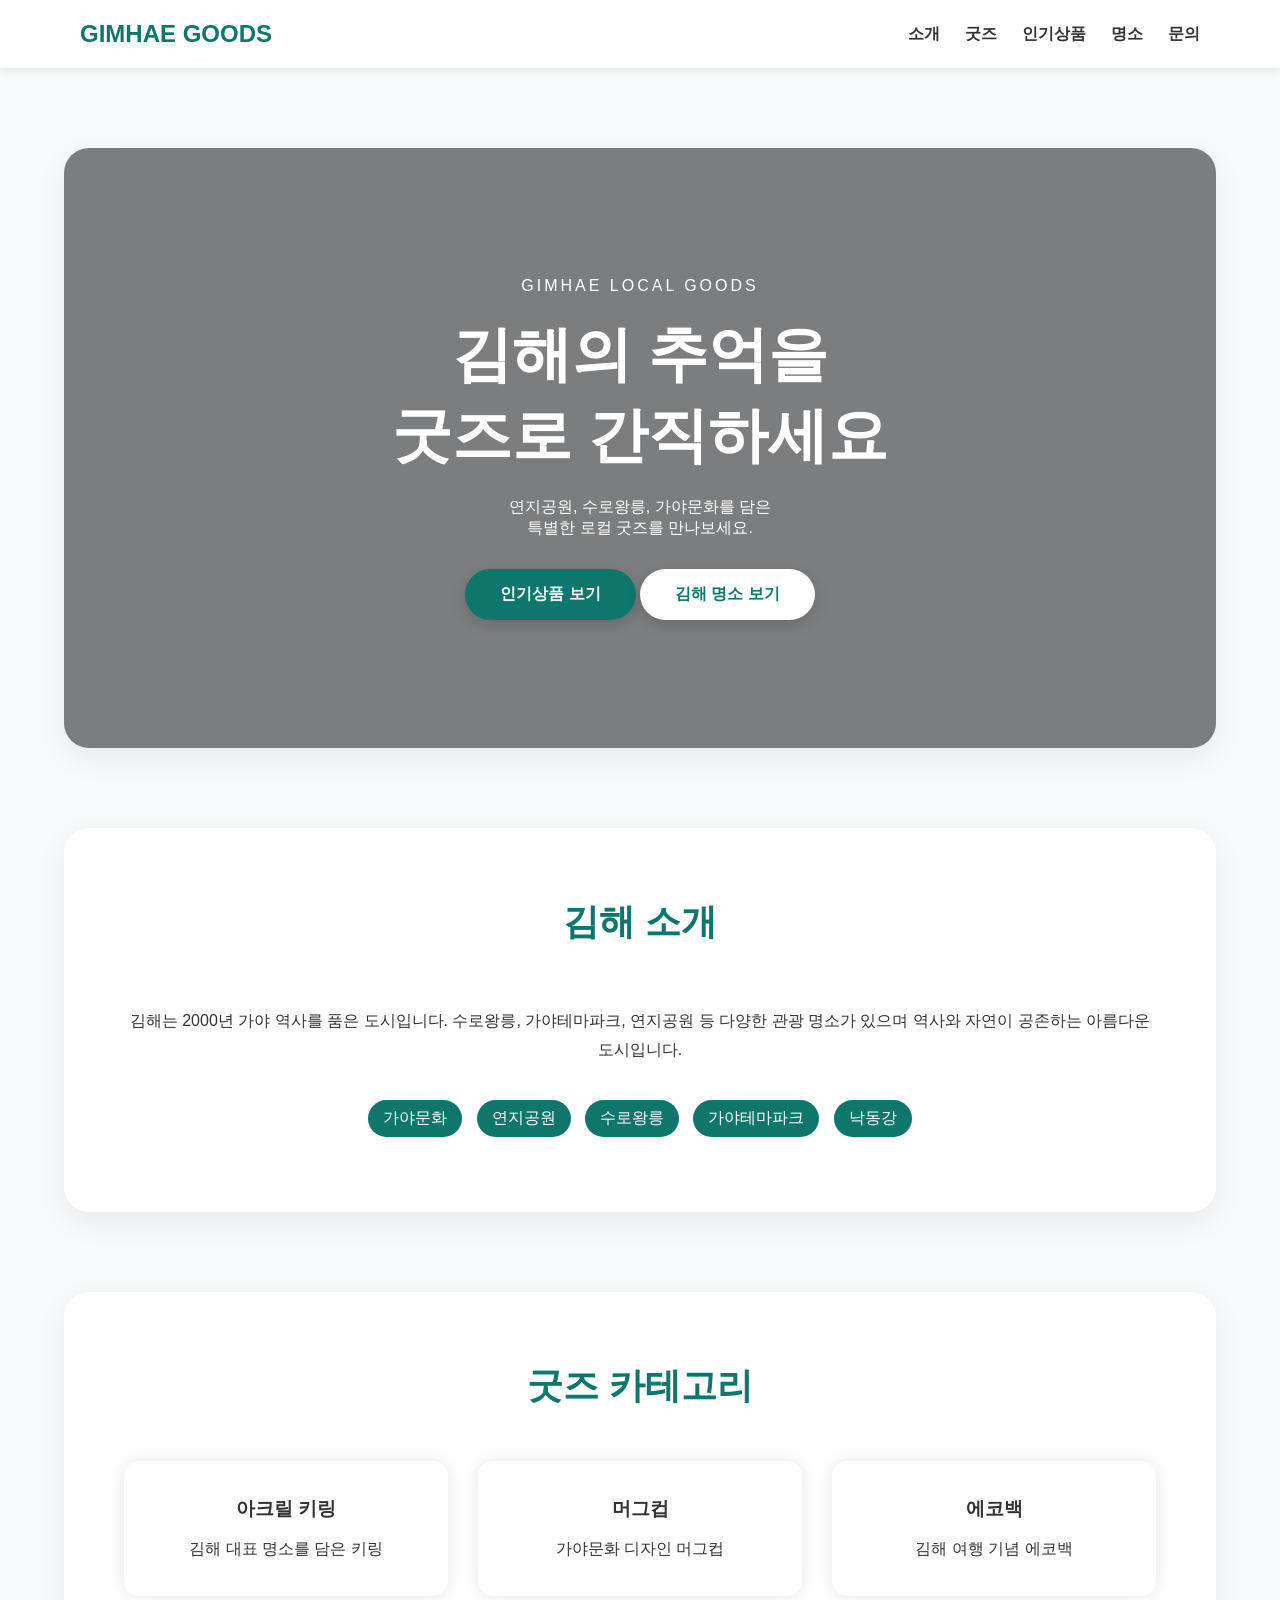
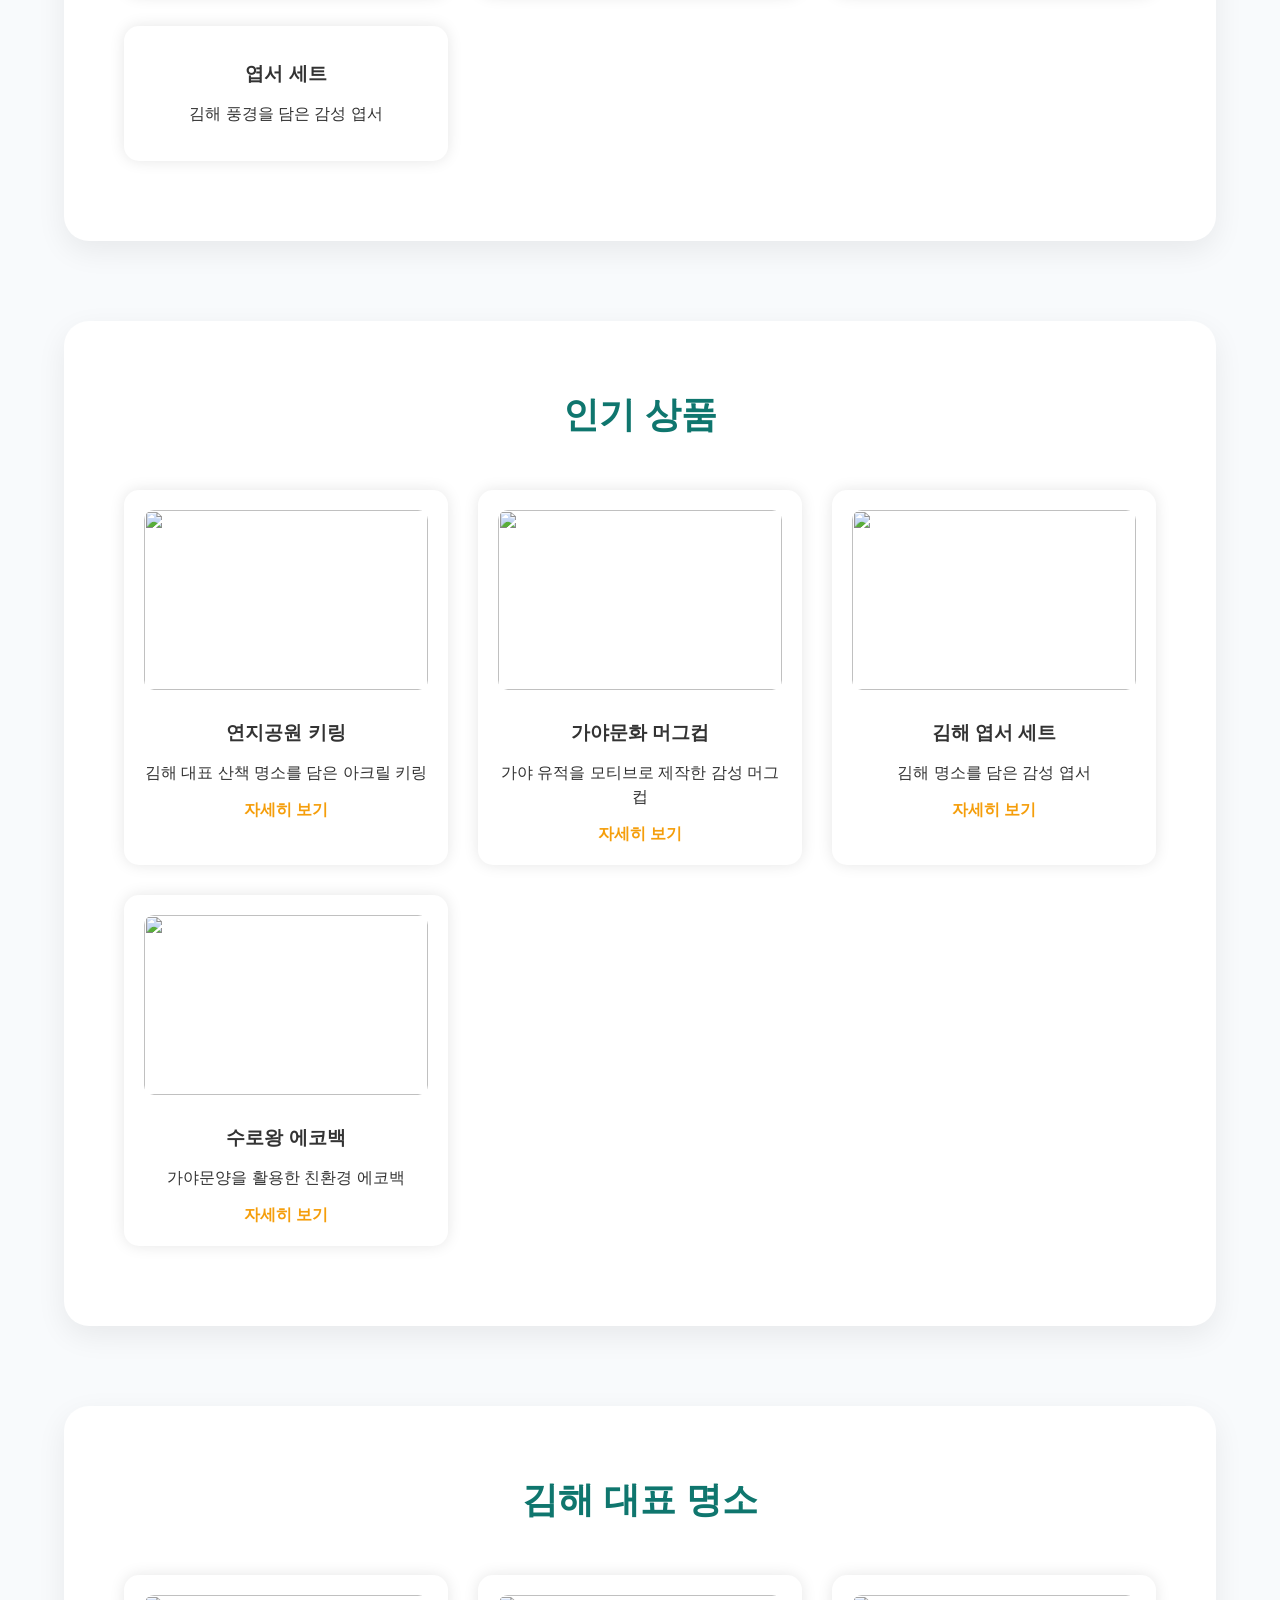
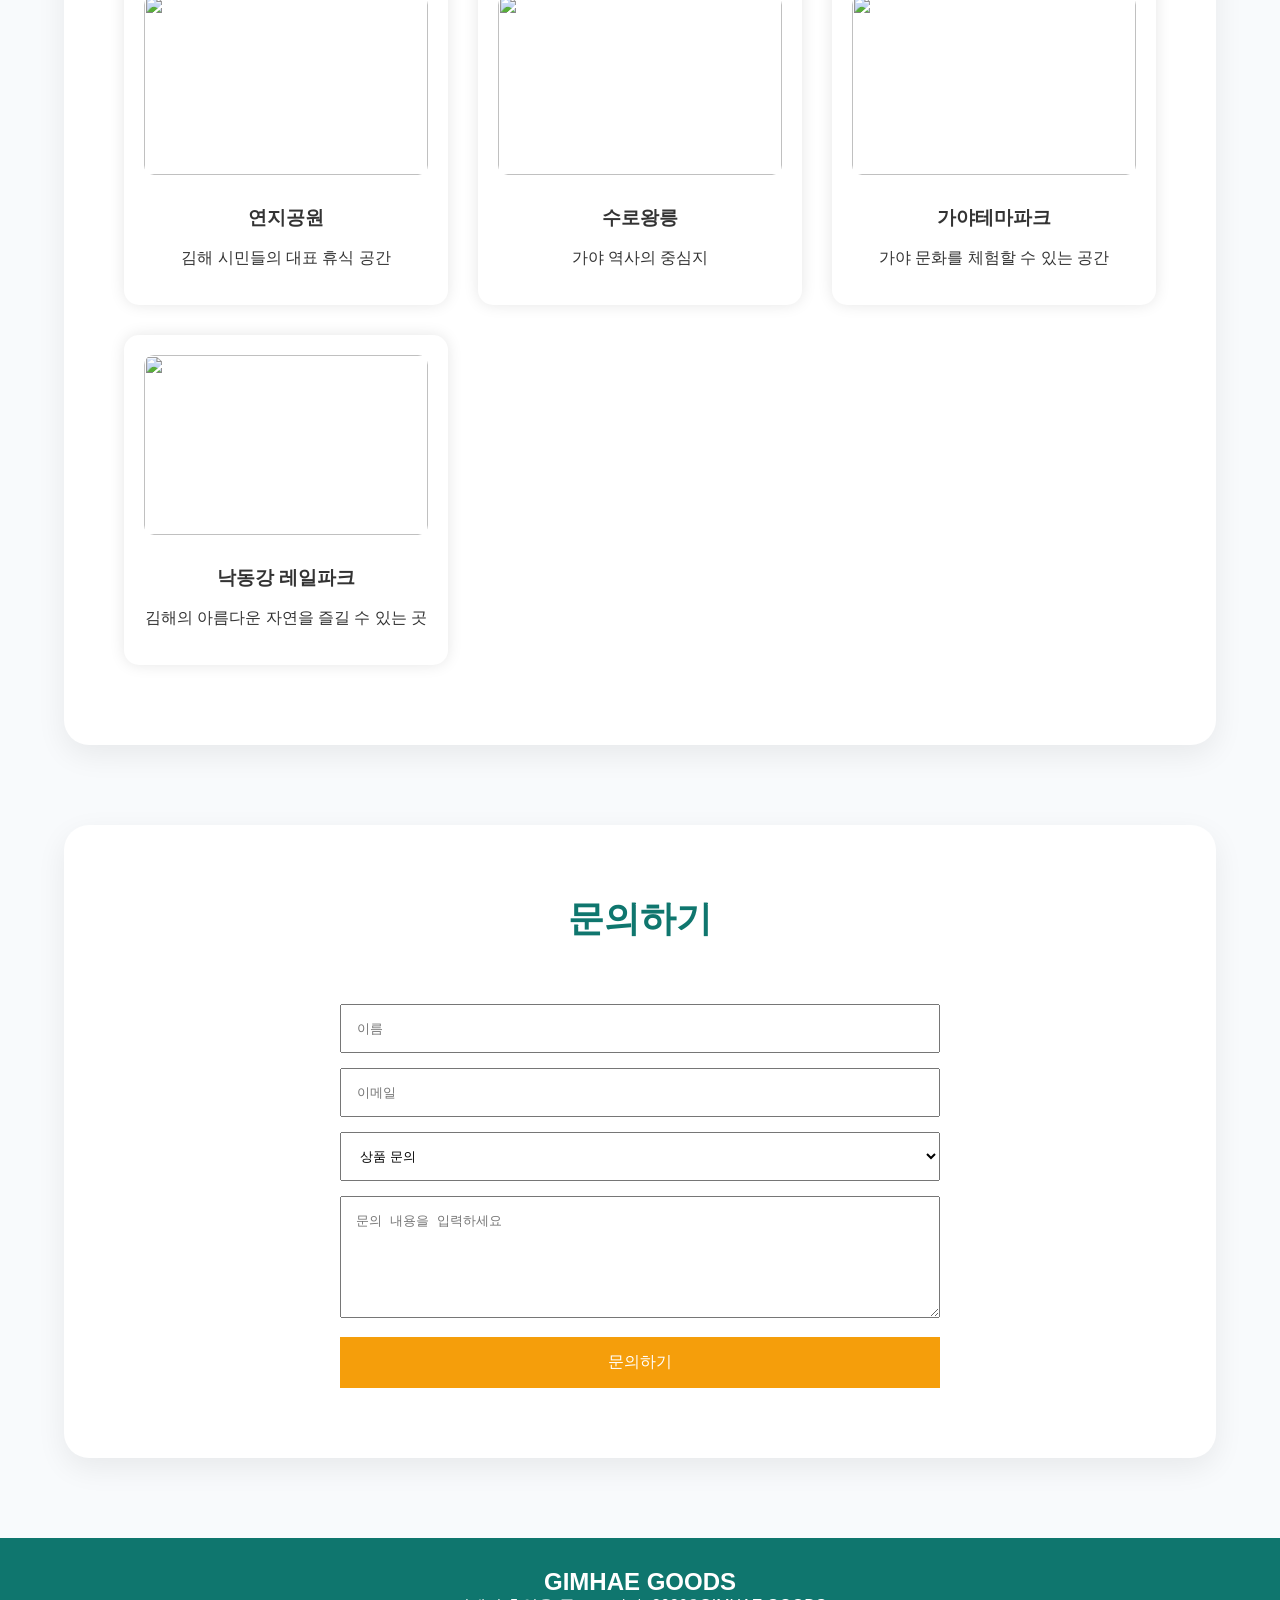
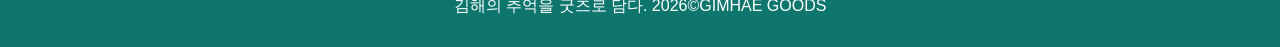
==== index.html @ a2c4bdf8 "Add files via upload" ====
<!DOCTYPE html>
<html lang="ko">

<head>
    <meta charset="UTF-8">
    <meta name="viewport" content="width=device-width, initial-scale=1.0">
    <title>김해 굿즈 스토어</title>

    <link rel="stylesheet" href="style.css">
</head>

<body>

    <header>

        <div class="logo">
            GIMHAE GOODS
        </div>

        <nav>
            <ul>
                <li><a href="#about">소개</a></li>
                <li><a href="#category">굿즈</a></li>
                <li><a href="#product">인기상품</a></li>
                <li><a href="#tour">명소</a></li>
                <li><a href="#contact">문의</a></li>
            </ul>
        </nav>

    </header>

    

<div class="page-content">
    <section class="hero">

        <div class="hero-text">

            <p class="sub-title">
                GIMHAE LOCAL GOODS
            </p>

            <h1>
                김해의 추억을<br>
                굿즈로 간직하세요
            </h1>

            <p>
                연지공원, 수로왕릉, 가야문화를 담은<br>
                특별한 로컬 굿즈를 만나보세요.
            </p>

            <div class="button-group">

                <a href="#product" class="btn">
                    인기상품 보기
                </a>

                <a href="#tour" class="btn btn2">
                    김해 명소 보기
                </a>

            </div>

        </div>

    </section>


    <section id="about">

        <h2>김해 소개</h2>

        <p class="section-text">

            김해는 2000년 가야 역사를 품은 도시입니다.
            수로왕릉, 가야테마파크, 연지공원 등
            다양한 관광 명소가 있으며
            역사와 자연이 공존하는 아름다운 도시입니다.

        </p>

        <div class="tag-box">

            <span>가야문화</span>
            <span>연지공원</span>
            <span>수로왕릉</span>
            <span>가야테마파크</span>
            <span>낙동강</span>

        </div>

    </section>


    <section id="category">

        <h2>굿즈 카테고리</h2>

        <div class="card-container">

            <div class="card">
                <h3>아크릴 키링</h3>
                <p>김해 대표 명소를 담은 키링</p>
            </div>

            <div class="card">
                <h3>머그컵</h3>
                <p>가야문화 디자인 머그컵</p>
            </div>

            <div class="card">
                <h3>에코백</h3>
                <p>김해 여행 기념 에코백</p>
            </div>

            <div class="card">
                <h3>엽서 세트</h3>
                <p>김해 풍경을 담은 감성 엽서</p>
            </div>

        </div>

    </section>


    <section id="product">

        <h2>인기 상품</h2>

        <div class="card-container">

            <div class="card cardsize">

                <img src="https://atiaqnem3nfukd2d.public.blob.vercel-storage.com/details/goods/keyring.jpg">

                <h3>연지공원 키링</h3>

                <p>
                    김해 대표 산책 명소를 담은
                    아크릴 키링
                </p>

                <a href="goods1.html">자세히 보기</a>

            </div>

            <div class="card cardsize">

                <img src="https://atiaqnem3nfukd2d.public.blob.vercel-storage.com/details/goods/mug.jpg">

                <h3>가야문화 머그컵</h3>

                <p>
                    가야 유적을 모티브로 제작한
                    감성 머그컵
                </p>

                <a href="goods2.html">자세히 보기</a>

            </div>

            <div class="card cardsize">

                <img src="https://atiaqnem3nfukd2d.public.blob.vercel-storage.com/details/goods/postcard.jpg">

                <h3>김해 엽서 세트</h3>

                <p>
                    김해 명소를 담은
                    감성 엽서
                </p>

                <a href="goods3.html">자세히 보기</a>

            </div>

            <div class="card cardsize">

                <img src="https://atiaqnem3nfukd2d.public.blob.vercel-storage.com/details/goods/ecobag.jpg">

                <h3>수로왕 에코백</h3>

                <p>
                    가야문양을 활용한
                    친환경 에코백
                </p>

                <a href="goods4.html">자세히 보기</a>

            </div>

        </div>

    </section>


    <section id="tour">

        <h2>김해 대표 명소</h2>

        <div class="card-container">

            <div class="card">
                <img src="https://atiaqnem3nfukd2d.public.blob.vercel-storage.com/details/park2.webp">
                <h3>연지공원</h3>
                <p>김해 시민들의 대표 휴식 공간</p>
            </div>

            <div class="card">
                <img src="https://atiaqnem3nfukd2d.public.blob.vercel-storage.com/details/wang.webp">
                <h3>수로왕릉</h3>
                <p>가야 역사의 중심지</p>
            </div>

            <div class="card">
                <img src="https://atiaqnem3nfukd2d.public.blob.vercel-storage.com/details/themepark.jpeg">
                <h3>가야테마파크</h3>
                <p>가야 문화를 체험할 수 있는 공간</p>
            </div>

            <div class="card">
                <img src="https://atiaqnem3nfukd2d.public.blob.vercel-storage.com/details/rail.jpg">
                <h3>낙동강 레일파크</h3>
                <p>김해의 아름다운 자연을 즐길 수 있는 곳</p>
            </div>

        </div>

    </section>


    <section id="contact">

        <h2>문의하기</h2>

        <form>

            <input type="text" placeholder="이름">

            <input type="email" placeholder="이메일">

            <select>

                <option>상품 문의</option>
                <option>굿즈 제작 제안</option>
                <option>관광 협업</option>
                <option>기타 문의</option>

            </select>

            <textarea rows="6" placeholder="문의 내용을 입력하세요"></textarea>

            <button type="submit">
                문의하기
            </button>

        </form>

    </section>

    <footer>
        <h2>GIMHAE GOODS</h2>
        <p>김해의 추억을 굿즈로 담다. 2026©GIMHAE GOODS</p>
    </footer>
</div>
</body>
</html>
---- style.css ----
*{
    margin:0;
    padding:0;
    box-sizing:border-box;
}

body{
    font-family:'맑은 고딕',sans-serif;
    background:#f8fafc;
    color:#333;
}

.page-content{

    animation:
    pageLoad 1s ease;

}

@keyframes pageLoad{
    from{
        opacity:0;
        transform:translateY(40px);
    }

    to{
        opacity:1;
        transform:translateY(0);
    }
}

header{
    display:flex;
    justify-content:space-between;
    align-items:center;
    padding:20px 80px;
    background:white;
    position:sticky;
    top:0;
    z-index:9999;
     box-shadow:0 2px 10px rgba(0,0,0,0.1);
}

.logo{
    font-size:24px;
    font-weight:bold;
    color:#0f766e;
}

nav ul{
    display:flex;
    list-style:none;
    gap:25px;
}

nav a{
    text-decoration:none;
    color:#333;
    font-weight:bold;
    transition: 0.3s;
}

nav a:hover{
    color:#f59e0b;
}

.hero{
    background:
    linear-gradient(
        rgba(0,0,0,0.5),
        rgba(0,0,0,0.5)
    ),
    url("https://atiaqnem3nfukd2d.public.blob.vercel-storage.com/thumbnails/gimhae%20main.jpg");

    background-size:cover;
    background-position:center;
    background-repeat:no-repeat;

    height:600px;

    display:flex;
    align-items:center;
    justify-content:center;

    color:white;
    text-align:center;
}

.hero-text{

    animation:
    fadeUp 1.2s ease;
    @keyframes fadeUp{

from{

opacity:0;
transform:translateY(50px);

}

to{

opacity:1;
transform:translateY(0);

}

}
}

.hero h1{
    font-size:60px;
    margin:20px 0;
}

.sub-title{
    letter-spacing:3px;
}

.button-group{
    margin-top:30px;
}

.btn{

    display:inline-block;

    padding:15px 35px;

    border-radius:50px;

    text-decoration:none;

    font-weight:bold;

    font-size:16px;

    transition:all 0.3s ease;

    box-shadow:
    0 5px 15px rgba(0,0,0,0.15);

}

.btn{

    background:#0f766e;
    color:white;

}

.btn2{

    background:white;
    color:#0f766e;

}

.btn:hover{
    background:#084e48;
    color:white;

    transform:
    translateY(-5px);

    box-shadow:
    0 15px 25px rgba(0,0,0,0.25);

}

.btn2:hover{

    background:#f59e0b;

    color:white;

    transform:translateY(-5px);

    box-shadow:
    0 15px 25px rgba(0,0,0,0.25);

}

section{

    width:90%;
    max-width:1400px;

    margin:80px auto;

    background:white;

    padding:70px 60px;

    border-radius:25px;

    box-shadow:
    0 10px 30px rgba(0,0,0,0.07);

}

section h2{
    text-align:center;
    margin-bottom:30px;
    color:#0f766e;
    font-size:36px;
    margin-bottom:60px;
    position:relative;
}


.section-text{
    text-align:center;
    line-height:1.8;
}

.tag-box{
    margin-top:30px;
    text-align:center;
}

.tag-box span{
    background:#0f766e;
    color:white;
    padding:8px 15px;
    border-radius:20px;
    margin:5px;
    display:inline-block;
}

.card-container{
    display:grid;
    grid-template-columns:repeat(auto-fit,minmax(250px,1fr));
    flex-wrap:wrap;
    justify-content:center;
    gap:30px;
}

.card{
    width:100%;
    background:white;
    padding:20px;
    border-radius:15px;
    box-shadow:0 0 15px rgba(0,0,0,0.1);
    text-align:center;
    transition:0.3s;
    transform:translateY(-10px);
    overflow:hidden;
}

.cardsize:hover{
    transform:scale(1.1);
}

.card img{
    width:100%;
    height:180px;
    object-fit:cover;
    border-radius:10px;
    transition:0.4s;
    margin-bottom:15px;
}

.card:hover img{
    transform:scale(1.1);
}

.card h3{
    margin:15px 0;
}

.card p{
    margin-bottom:15px;
    line-height:1.5;
}

.card a{
    text-decoration:none;
    color:#f59e0b;
    font-weight:bold;
}

.card a:hover{
    text-decoration:underline;
    color:#0a5c56;
}

form{
    width:600px;
    max-width:100%;
    margin:auto;
}

input,
select,
textarea{
    width:100%;
    padding:15px;
    margin-bottom:15px;
}

button{
    width:100%;
    padding:15px;
    border:none;
    background:#f59e0b;
    color:white;
    font-size:16px;
    cursor:pointer;
}

button:hover{
    background:#b14f0e;
    transform:translateY(-4px);
    box-shadow:
    0 10px 20px rgba(0, 0, 0, 0.3);
}

button:active{
    transform:scale(0.98);
}

footer{
    text-align:center;
    padding:30px;
    background:#0f766e;
    color:white;
}

@media(max-width:768px){

header{

flex-direction:column;
gap:15px;

}

nav ul{

flex-wrap:wrap;
justify-content:center;

}

.hero h1{

font-size:36px;

}

.card{

width:100%;

}

}


/* 상품 상세페이지 */

.goods-detail{

    display:flex;

    gap:60px;

    align-items:center;

}

.goods-image{

    flex:1;

}

.goods-image img{

    width:100%;

    border-radius:20px;

    transition:0.4s;

}

.goods-image img:hover{

    transform:scale(1.03);

}

.goods-info{

    flex:1;

}

.goods-info h2{

    font-size:40px;

    color:#0f766e;

    margin-bottom:20px;

    text-align:left;

}

.price{

    font-size:32px;

    font-weight:bold;

    color:#f59e0b;

    margin-bottom:25px;

}

.description{

    line-height:1.8;

    margin-bottom:30px;

}

.goods-info ul{

    list-style:none;

    padding:0;

}

.goods-info li{

    background:#f8fafc;

    margin-bottom:10px;

    padding:12px 15px;

    border-radius:10px;

}

.back-btn{

    display:inline-block;

    margin-top:30px;

    padding:14px 30px;

    background:#0f766e;

    color:white;

    text-decoration:none;

    border-radius:30px;

    transition:0.3s;

}

.back-btn:hover{

    background:#f59e0b;

    transform:translateY(-4px);

}
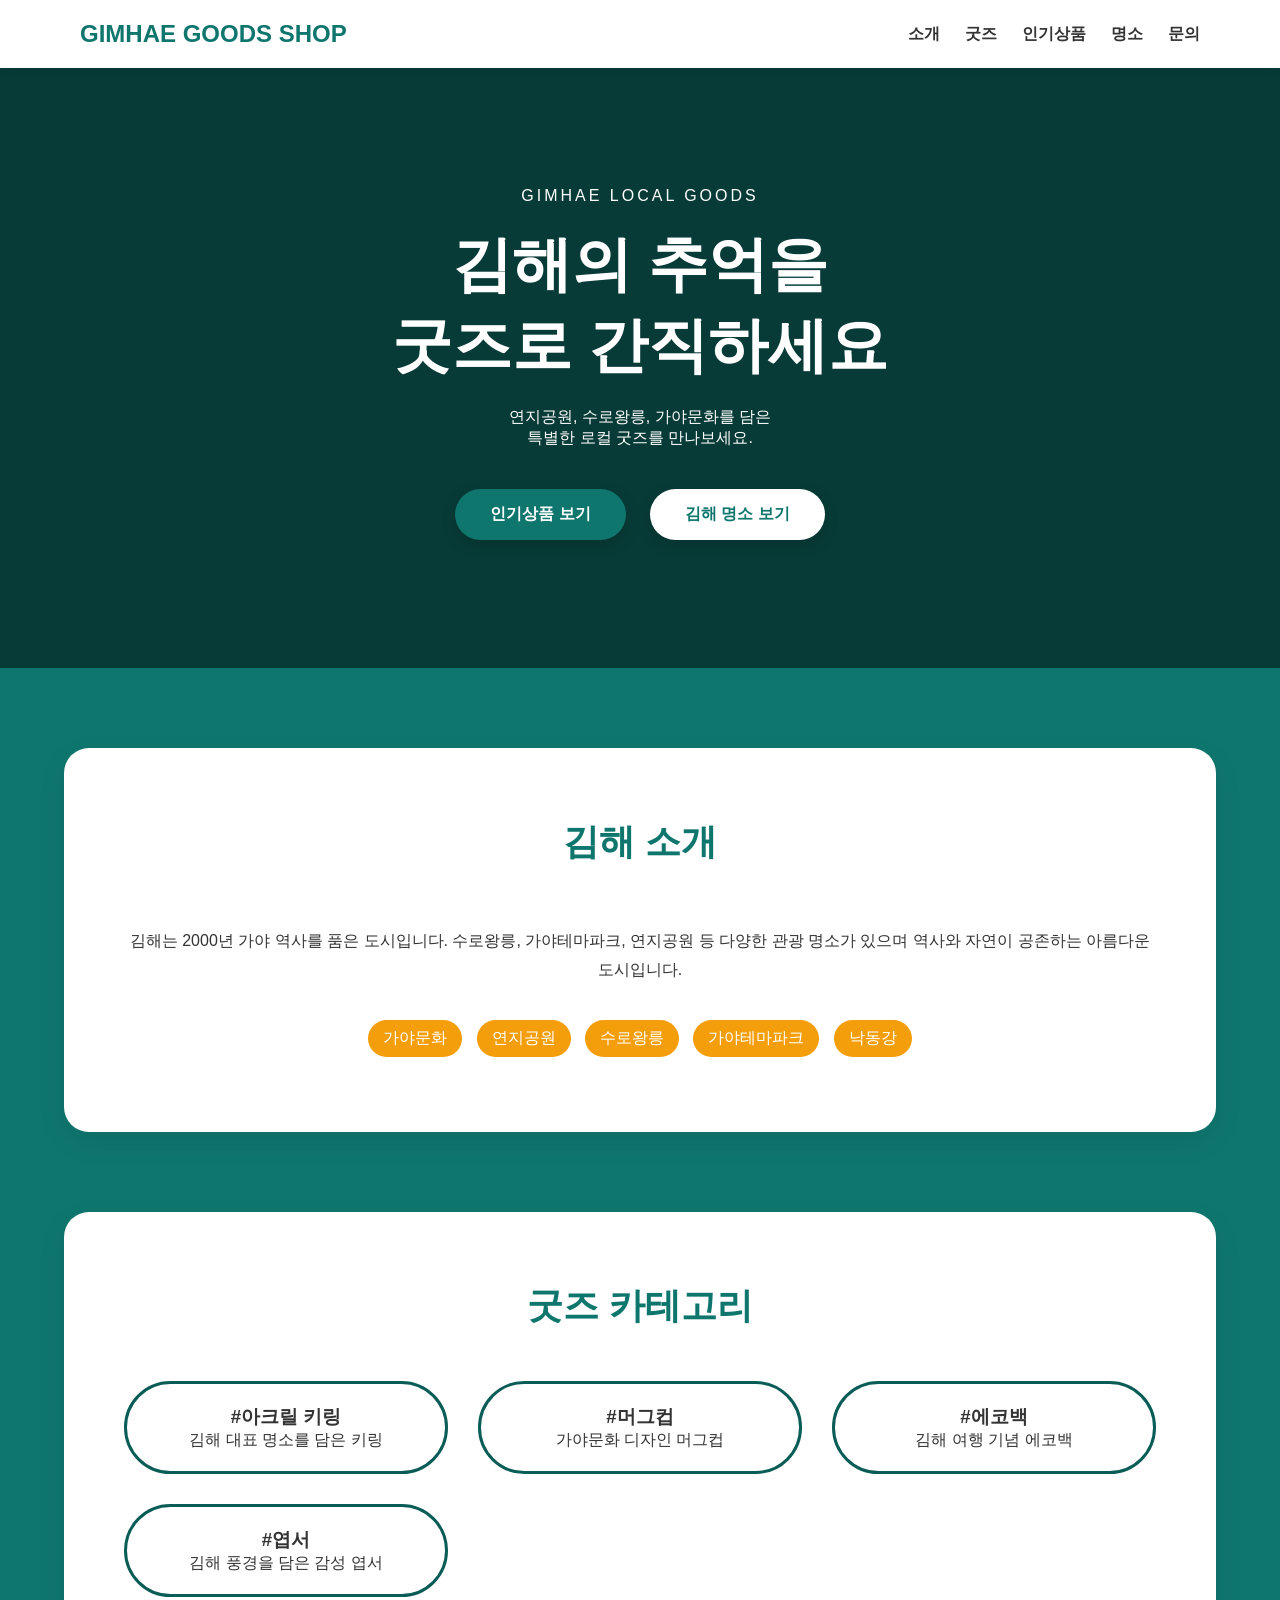
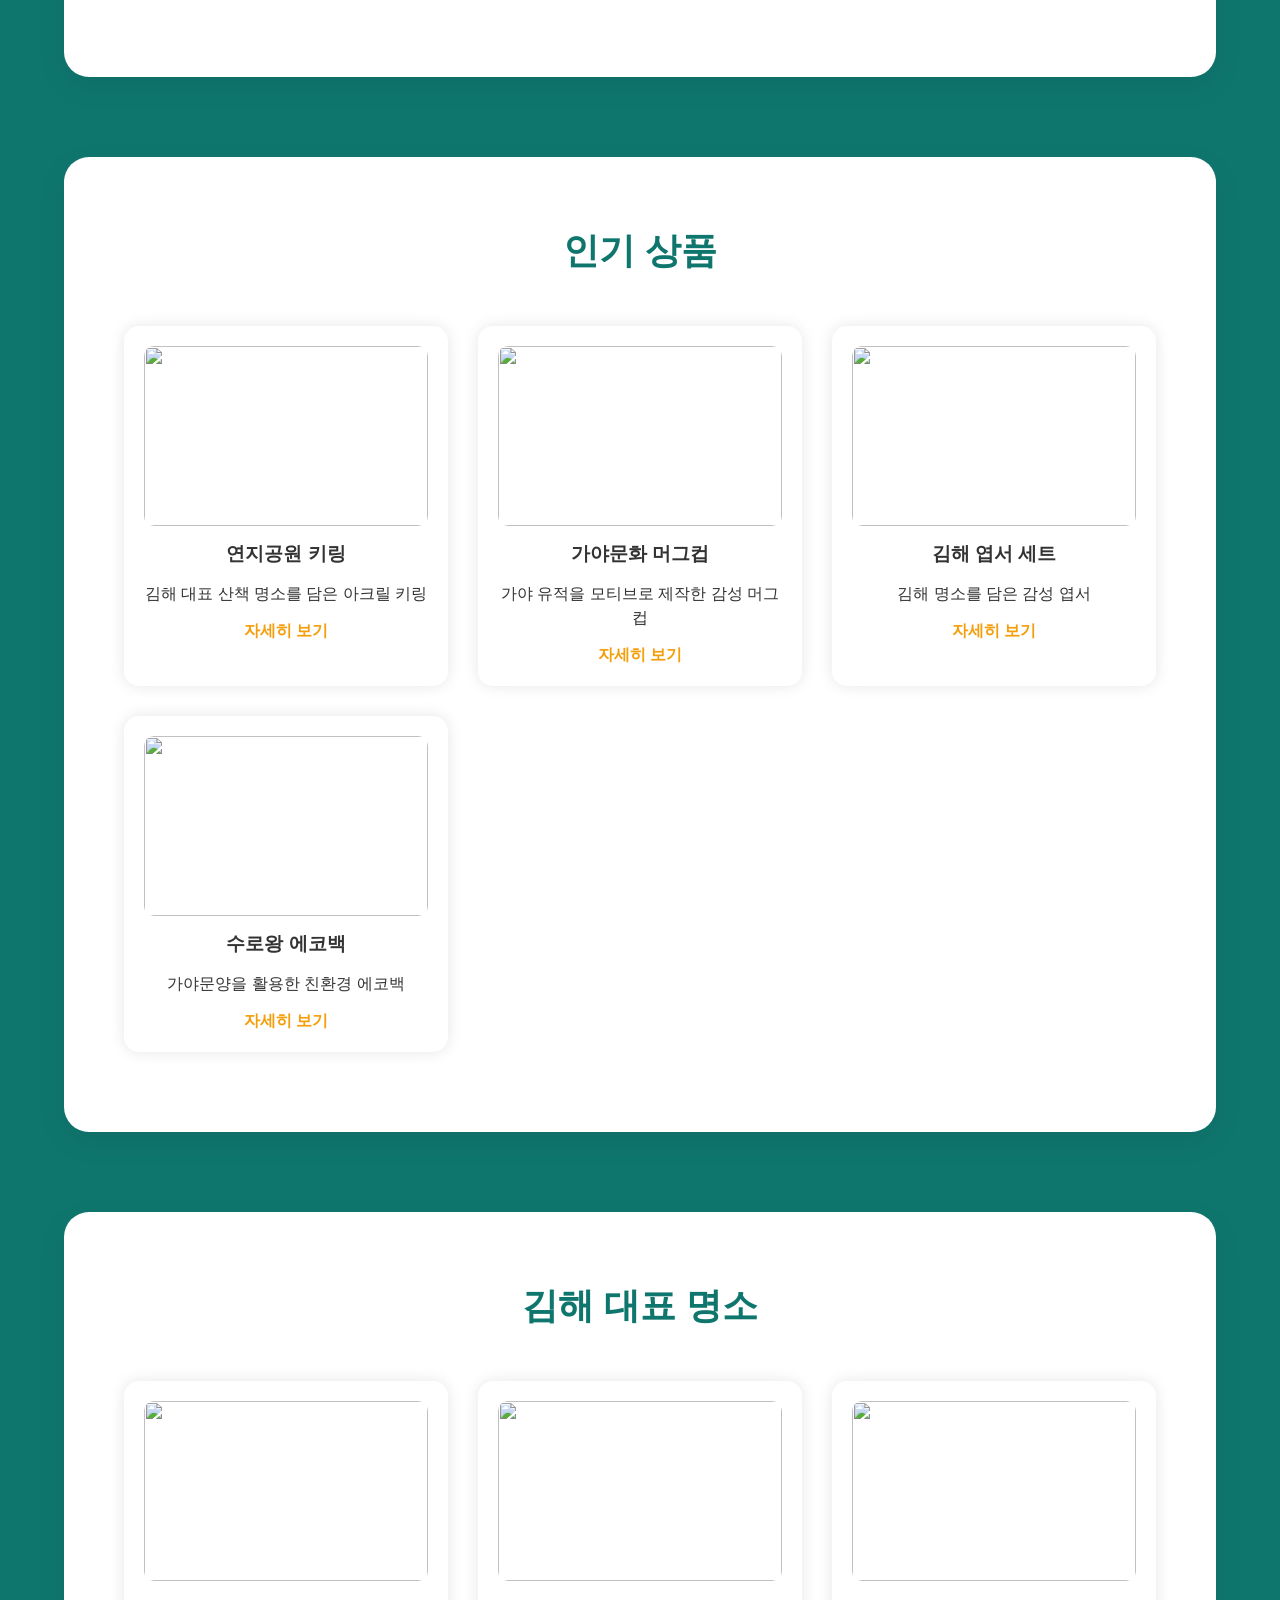
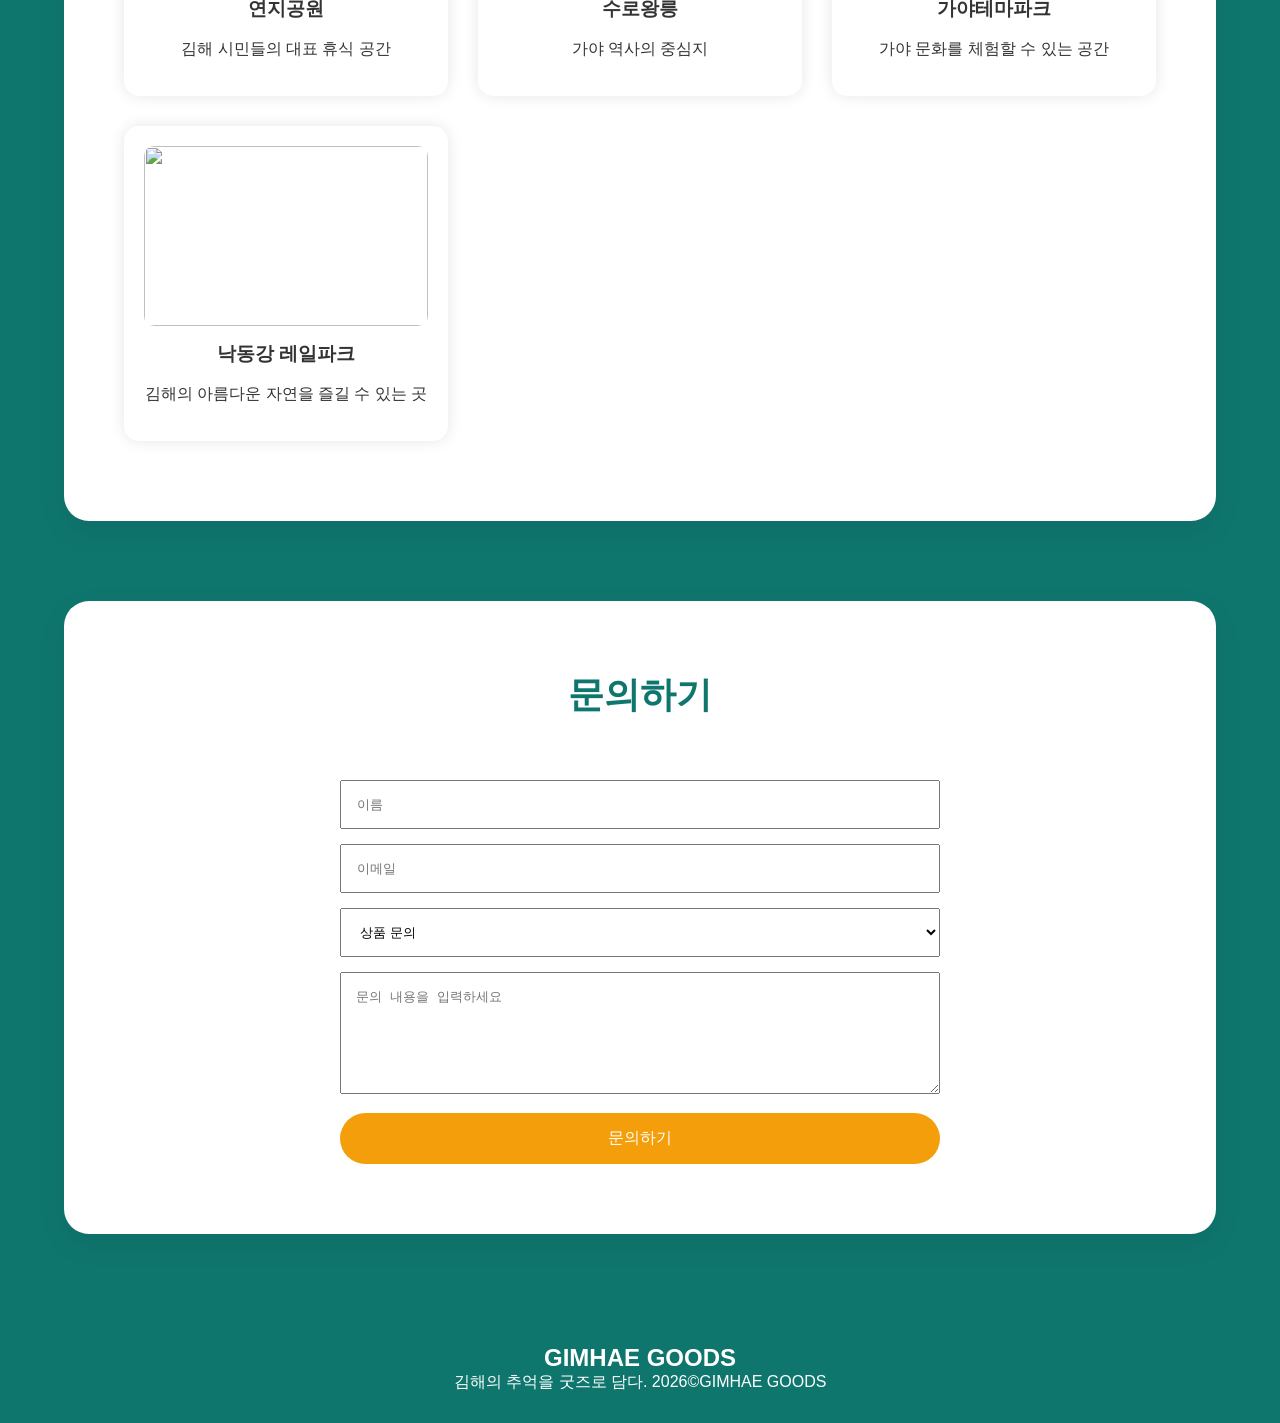
==== commit c7d7c470: "Add files via upload" ====
--- a/index.html
+++ b/index.html
@@ -14,7 +14,7 @@
     <header>
 
         <div class="logo">
-            GIMHAE GOODS
+            GIMHAE GOODS SHOP
         </div>
 
         <nav>
@@ -99,23 +99,23 @@
 
         <div class="card-container">
 
-            <div class="card">
-                <h3>아크릴 키링</h3>
+            <div class="cardline">
+                <h3>#아크릴 키링</h3>
                 <p>김해 대표 명소를 담은 키링</p>
             </div>
 
-            <div class="card">
-                <h3>머그컵</h3>
+            <div class="cardline">
+                <h3>#머그컵</h3>
                 <p>가야문화 디자인 머그컵</p>
             </div>
 
-            <div class="card">
-                <h3>에코백</h3>
+            <div class="cardline">
+                <h3>#에코백</h3>
                 <p>김해 여행 기념 에코백</p>
             </div>
 
-            <div class="card">
-                <h3>엽서 세트</h3>
+            <div class="cardline">
+                <h3>#엽서</h3>
                 <p>김해 풍경을 담은 감성 엽서</p>
             </div>
 
@@ -202,25 +202,25 @@
         <div class="card-container">
 
             <div class="card">
-                <img src="https://atiaqnem3nfukd2d.public.blob.vercel-storage.com/details/park2.webp">
+                <img src="https://atiaqnem3nfukd2d.public.blob.vercel-storage.com/details/places/place1.webp">
                 <h3>연지공원</h3>
                 <p>김해 시민들의 대표 휴식 공간</p>
             </div>
 
             <div class="card">
-                <img src="https://atiaqnem3nfukd2d.public.blob.vercel-storage.com/details/wang.webp">
+                <img src="https://atiaqnem3nfukd2d.public.blob.vercel-storage.com/details/places/place2.webp">
                 <h3>수로왕릉</h3>
                 <p>가야 역사의 중심지</p>
             </div>
 
             <div class="card">
-                <img src="https://atiaqnem3nfukd2d.public.blob.vercel-storage.com/details/themepark.jpeg">
+                <img src="https://atiaqnem3nfukd2d.public.blob.vercel-storage.com/details/places/place3.jpeg">
                 <h3>가야테마파크</h3>
                 <p>가야 문화를 체험할 수 있는 공간</p>
             </div>
 
             <div class="card">
-                <img src="https://atiaqnem3nfukd2d.public.blob.vercel-storage.com/details/rail.jpg">
+                <img src="https://atiaqnem3nfukd2d.public.blob.vercel-storage.com/details/places/place4.jpg">
                 <h3>낙동강 레일파크</h3>
                 <p>김해의 아름다운 자연을 즐길 수 있는 곳</p>
             </div>
--- a/style.css
+++ b/style.css
@@ -5,8 +5,8 @@
 }
 
 body{
-    font-family:'맑은 고딕',sans-serif;
-    background:#f8fafc;
+    font-family: Pretendard, sans-serif;
+    background:#0f766e;
     color:#333;
 }
 
@@ -77,6 +77,17 @@
     background-repeat:no-repeat;
 
     height:600px;
+    width:100%;
+
+    max-width:none;
+
+    margin:0;
+
+    padding:0;
+
+    border-radius:0;
+
+    box-shadow:none;
 
     display:flex;
     align-items:center;
@@ -147,6 +158,7 @@
 
     background:#0f766e;
     color:white;
+    margin: 10px;
 
 }
 
@@ -154,6 +166,7 @@
 
     background:white;
     color:#0f766e;
+    margin: 10px;
 
 }
 
@@ -221,7 +234,7 @@
 }
 
 .tag-box span{
-    background:#0f766e;
+    background:#f59e0b;
     color:white;
     padding:8px 15px;
     border-radius:20px;
@@ -237,6 +250,16 @@
     gap:30px;
 }
 
+.cardline{
+    border: 3px solid #0a5c56;
+    border-radius: 100px;
+    padding:20px;
+    text-align:center;
+    transition:0.3s;
+    transform:translateY(-10px);
+    overflow:hidden;
+}
+
 .card{
     width:100%;
     background:white;
@@ -249,6 +272,7 @@
     overflow:hidden;
 }
 
+
 .cardsize:hover{
     transform:scale(1.1);
 }
@@ -257,6 +281,7 @@
     width:100%;
     height:180px;
     object-fit:cover;
+    display:block;
     border-radius:10px;
     transition:0.4s;
     margin-bottom:15px;
@@ -308,6 +333,7 @@
     color:white;
     font-size:16px;
     cursor:pointer;
+    border-radius: 100px;
 }
 
 button:hover{
@@ -436,6 +462,7 @@
     list-style:none;
 
     padding:0;
+    margin-top:10px;
 
 }
 
